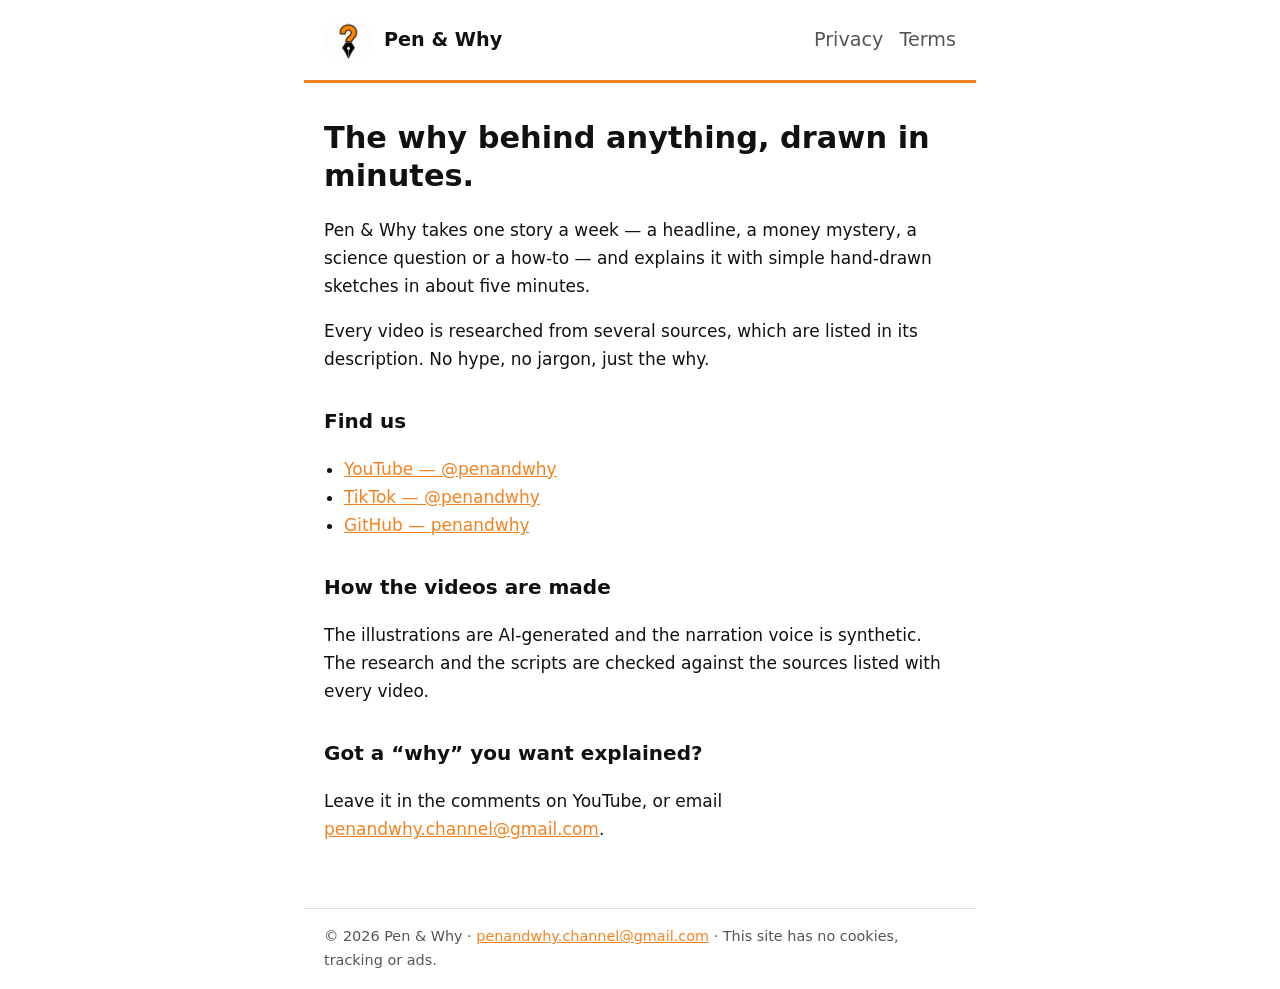
==== index.html @ 013dd140 "Pen & Why site: home, privacy policy, terms" ====
<!doctype html>
<html lang="en">
<head>
<meta charset="utf-8">
<meta name="viewport" content="width=device-width,initial-scale=1">
<title>Pen &amp; Why</title>
<meta name="description" content="The why behind anything, drawn in minutes.">
<link rel="icon" href="./logo.png">
<link rel="stylesheet" href="./style.css">
</head>
<body>
<header>
<img src="./logo.png" alt="Pen &amp; Why logo">
<a href="./">Pen &amp; Why</a>
<nav><a href="./privacy/">Privacy</a><a href="./terms/">Terms</a></nav>
</header>
<main>
<h1>The why behind anything, drawn in minutes.</h1>
<p>Pen &amp; Why takes one story a week &mdash; a headline, a money mystery, a science question or a how-to &mdash; and explains it with simple hand-drawn sketches in about five minutes.</p>
<p>Every video is researched from several sources, which are listed in its description. No hype, no jargon, just the why.</p>
<h2>Find us</h2>
<ul>
<li><a href="https://www.youtube.com/@penandwhy">YouTube &mdash; @penandwhy</a></li>
<li><a href="https://www.tiktok.com/@penandwhy">TikTok &mdash; @penandwhy</a></li>
<li><a href="https://github.com/penandwhy">GitHub &mdash; penandwhy</a></li>
</ul>
<h2>How the videos are made</h2>
<p>The illustrations are AI-generated and the narration voice is synthetic. The research and the scripts are checked against the sources listed with every video.</p>
<h2>Got a &ldquo;why&rdquo; you want explained?</h2>
<p>Leave it in the comments on YouTube, or email <a href="mailto:penandwhy.channel@gmail.com">penandwhy.channel@gmail.com</a>.</p>
</main>
<footer>
&copy; 2026 Pen &amp; Why &middot; <a href="mailto:penandwhy.channel@gmail.com">penandwhy.channel@gmail.com</a> &middot; This site has no cookies, tracking or ads.
</footer>
</body>
</html>
---- style.css ----
:root{--ink:#111;--paper:#fff;--accent:#F58220;--muted:#555}
@media (prefers-color-scheme:dark){:root{--ink:#f2f2f2;--paper:#161616;--muted:#aaa}}
*{box-sizing:border-box}
body{margin:0;background:var(--paper);color:var(--ink);font:17px/1.65 system-ui,-apple-system,"Segoe UI",Roboto,sans-serif}
header,main,footer{max-width:42rem;margin:0 auto;padding:1rem 1.25rem}
header{display:flex;align-items:center;gap:.75rem;border-bottom:3px solid var(--accent)}
header img{width:48px;height:48px;border-radius:50%}
header a{color:var(--ink);text-decoration:none;font-weight:700;font-size:1.2rem}
nav{margin-left:auto;display:flex;gap:1rem;font-size:.95rem}
nav a{font-weight:500;color:var(--muted)}
h1{font-size:1.9rem;line-height:1.25}
h2{margin-top:2rem;font-size:1.25rem}
a{color:var(--accent)}
.muted,footer{color:var(--muted);font-size:.9rem}
footer{border-top:1px solid #8884;margin-top:2rem}
ul{padding-left:1.25rem}
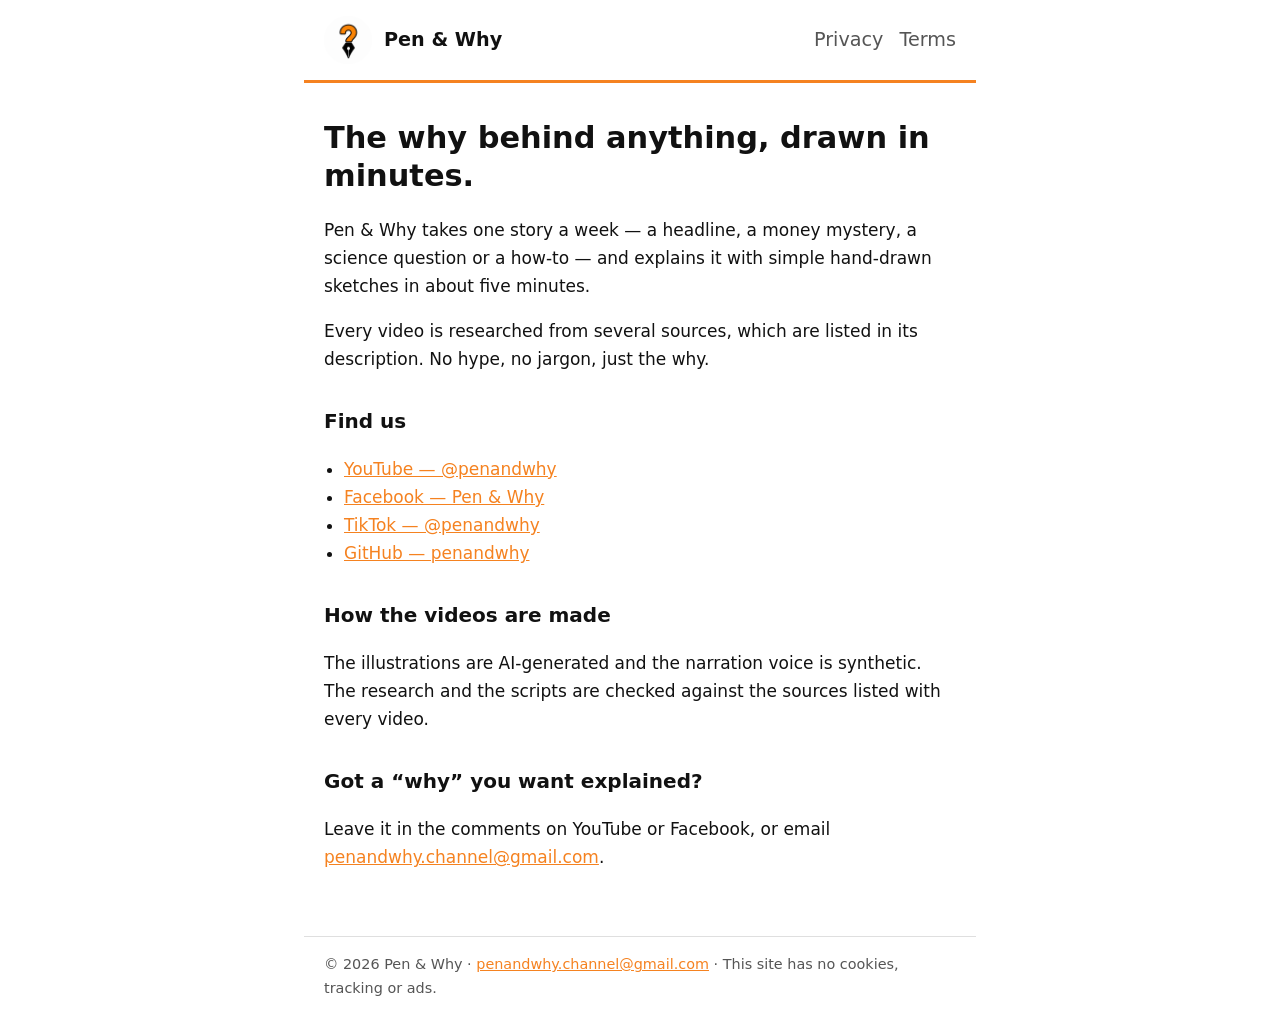
==== commit 8d1bb923: "Improve SEO: meta tags, structured data, sitemap, robots, Facebook link Co-Authored-By: Claude Sonne" ====
--- a/index.html
+++ b/index.html
@@ -3,10 +3,31 @@
 <head>
 <meta charset="utf-8">
 <meta name="viewport" content="width=device-width,initial-scale=1">
-<title>Pen &amp; Why</title>
-<meta name="description" content="The why behind anything, drawn in minutes.">
+<title>Pen &amp; Why – The why behind anything, drawn in minutes</title>
+<meta name="description" content="Pen &amp; Why explains one story a week — news, money, science and how-tos — with simple hand-drawn sketches in about five minutes. Watch on YouTube and Facebook.">
 <link rel="icon" href="./logo.png">
 <link rel="stylesheet" href="./style.css">
+<link rel="canonical" href="https://penandwhy.github.io/">
+<meta name="robots" content="index,follow,max-image-preview:large">
+<meta name="theme-color" content="#F58220">
+<meta property="og:type" content="website">
+<meta property="og:site_name" content="Pen &amp; Why">
+<meta property="og:title" content="Pen &amp; Why – The why behind anything, drawn in minutes">
+<meta property="og:description" content="Pen &amp; Why explains one story a week — news, money, science and how-tos — with simple hand-drawn sketches in about five minutes. Watch on YouTube and Facebook.">
+<meta property="og:url" content="https://penandwhy.github.io/">
+<meta property="og:image" content="https://penandwhy.github.io/logo.png">
+<meta property="og:image:width" content="800">
+<meta property="og:image:height" content="800">
+<meta name="twitter:card" content="summary">
+<meta name="twitter:title" content="Pen &amp; Why – The why behind anything, drawn in minutes">
+<meta name="twitter:description" content="Pen &amp; Why explains one story a week — news, money, science and how-tos — with simple hand-drawn sketches in about five minutes. Watch on YouTube and Facebook.">
+<meta name="twitter:image" content="https://penandwhy.github.io/logo.png">
+<script type="application/ld+json">
+{"@context":"https://schema.org","@graph":[
+{"@type":"WebSite","@id":"https://penandwhy.github.io/#website","url":"https://penandwhy.github.io/","name":"Pen & Why","description":"The why behind anything, drawn in minutes.","publisher":{"@id":"https://penandwhy.github.io/#org"},"inLanguage":"en"},
+{"@type":"Organization","@id":"https://penandwhy.github.io/#org","name":"Pen & Why","url":"https://penandwhy.github.io/","logo":"https://penandwhy.github.io/logo.png","email":"penandwhy.channel@gmail.com","sameAs":["https://www.youtube.com/@penandwhy","https://www.facebook.com/people/Pen-Why/61595710516824/","https://www.tiktok.com/@penandwhy","https://github.com/penandwhy"]}
+]}
+</script>
 </head>
 <body>
 <header>
@@ -20,14 +41,15 @@
 <p>Every video is researched from several sources, which are listed in its description. No hype, no jargon, just the why.</p>
 <h2>Find us</h2>
 <ul>
-<li><a href="https://www.youtube.com/@penandwhy">YouTube &mdash; @penandwhy</a></li>
-<li><a href="https://www.tiktok.com/@penandwhy">TikTok &mdash; @penandwhy</a></li>
-<li><a href="https://github.com/penandwhy">GitHub &mdash; penandwhy</a></li>
+<li><a rel="me noopener" href="https://www.youtube.com/@penandwhy">YouTube &mdash; @penandwhy</a></li>
+<li><a rel="me noopener" href="https://www.facebook.com/people/Pen-Why/61595710516824/">Facebook &mdash; Pen &amp; Why</a></li>
+<li><a rel="me noopener" href="https://www.tiktok.com/@penandwhy">TikTok &mdash; @penandwhy</a></li>
+<li><a rel="me noopener" href="https://github.com/penandwhy">GitHub &mdash; penandwhy</a></li>
 </ul>
 <h2>How the videos are made</h2>
 <p>The illustrations are AI-generated and the narration voice is synthetic. The research and the scripts are checked against the sources listed with every video.</p>
 <h2>Got a &ldquo;why&rdquo; you want explained?</h2>
-<p>Leave it in the comments on YouTube, or email <a href="mailto:penandwhy.channel@gmail.com">penandwhy.channel@gmail.com</a>.</p>
+<p>Leave it in the comments on YouTube or Facebook, or email <a href="mailto:penandwhy.channel@gmail.com">penandwhy.channel@gmail.com</a>.</p>
 </main>
 <footer>
 &copy; 2026 Pen &amp; Why &middot; <a href="mailto:penandwhy.channel@gmail.com">penandwhy.channel@gmail.com</a> &middot; This site has no cookies, tracking or ads.
